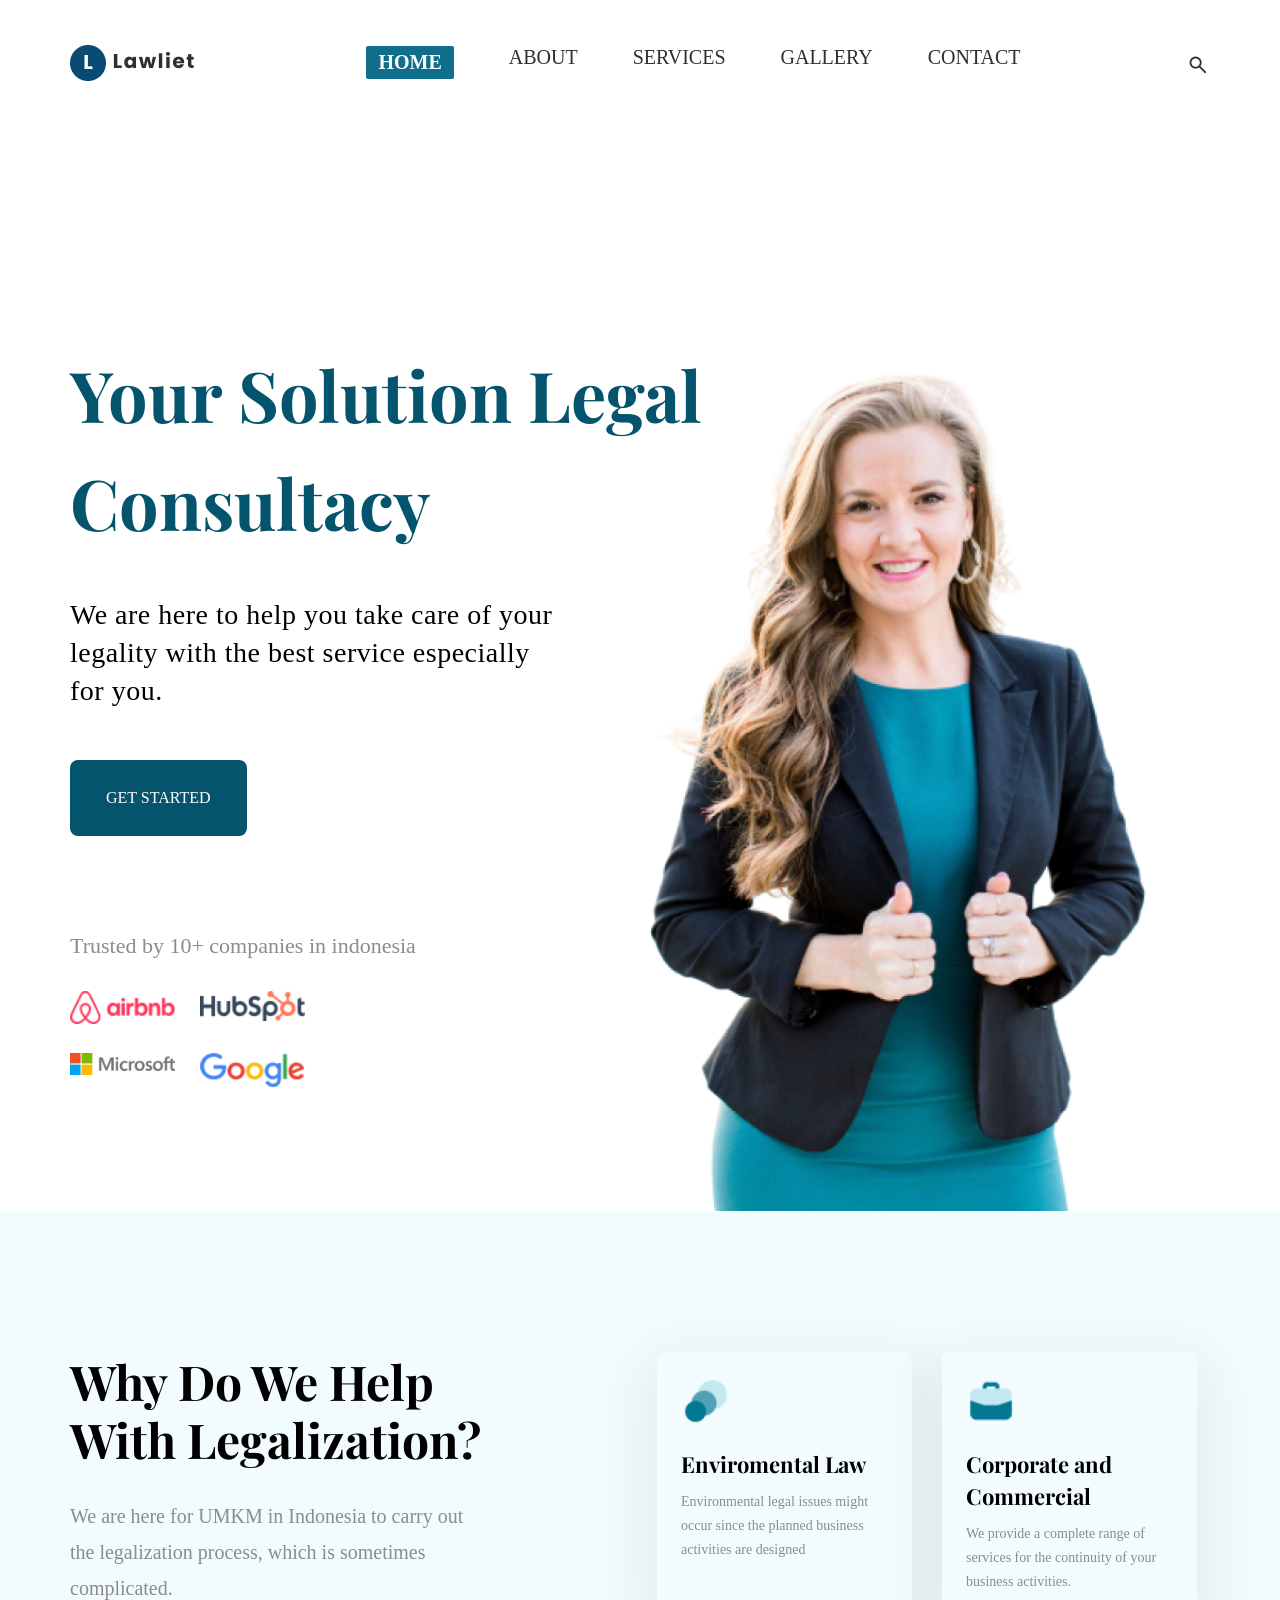
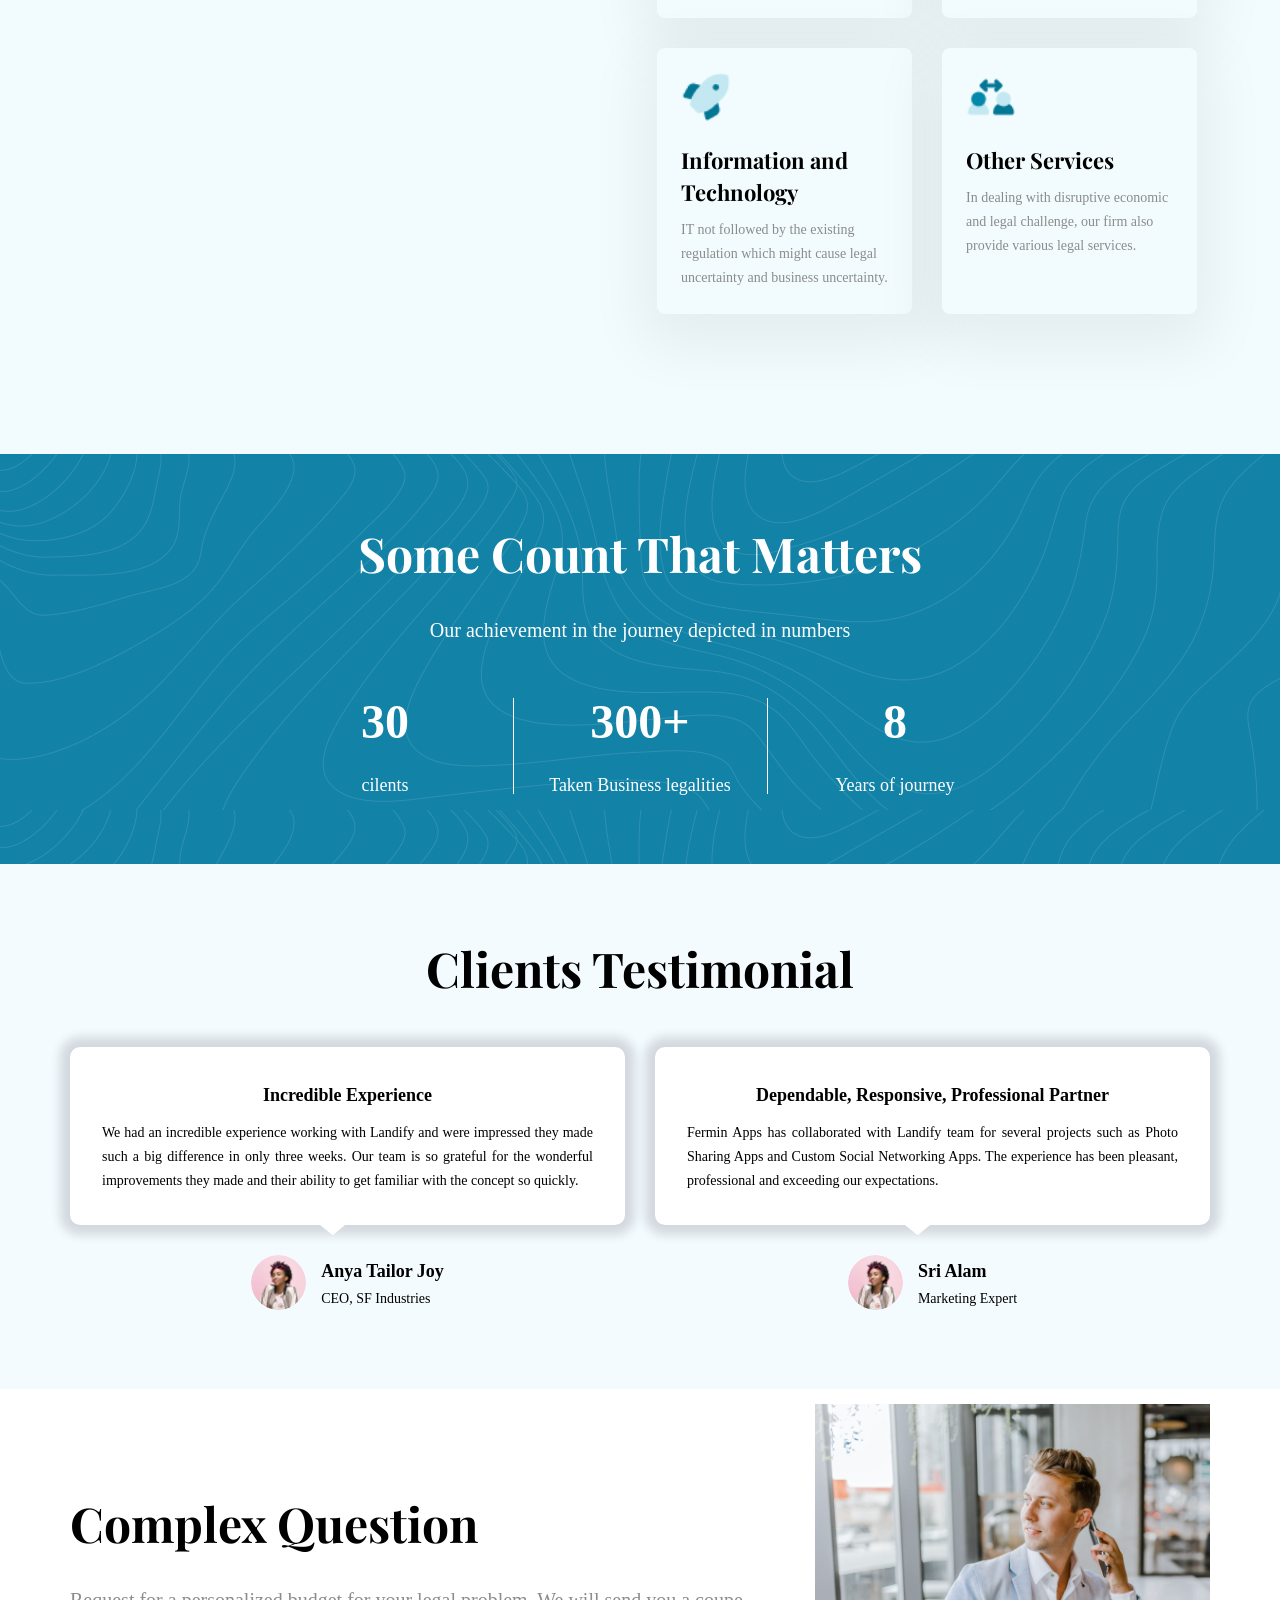
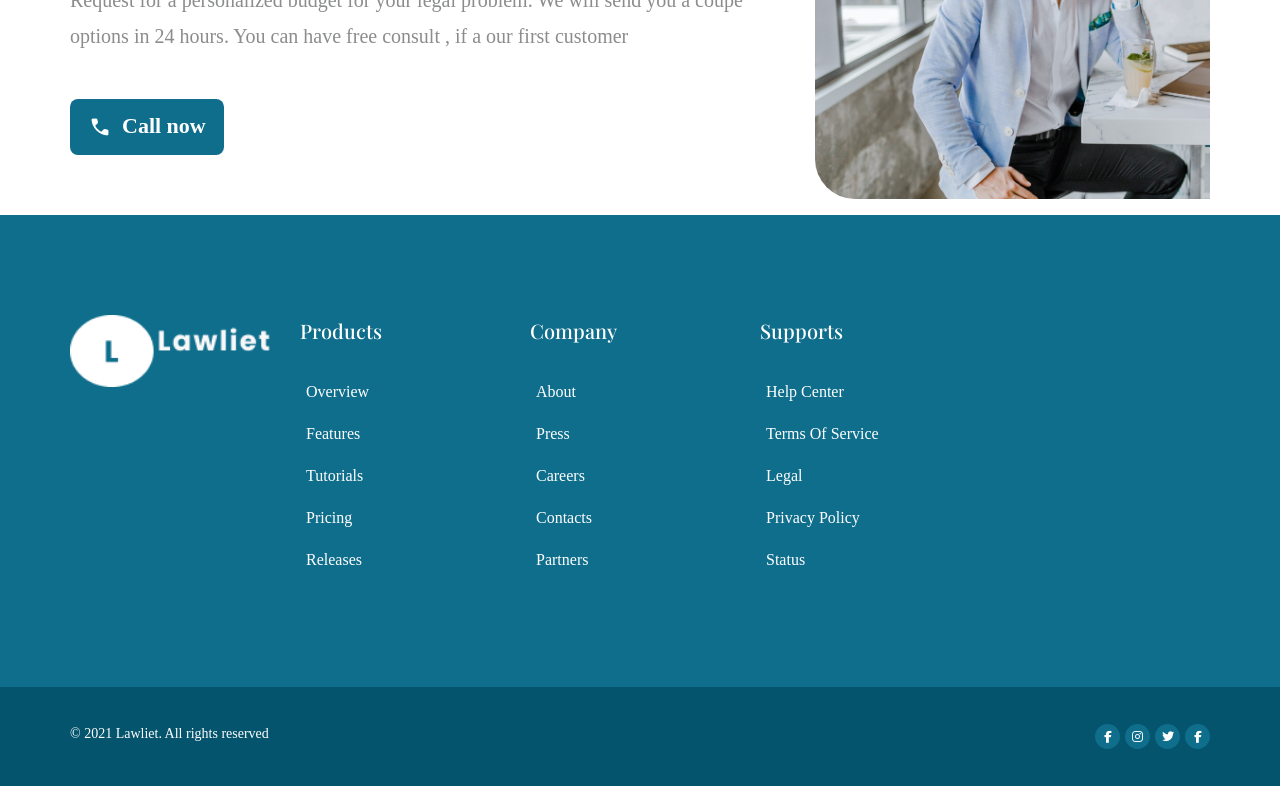
==== index.html @ 59fe83a1 "inital commit" ====
<!DOCTYPE html>
<html lang="en">

<head>
    <meta charset="UTF-8">
    <meta name="viewport" content="width=device-width, initial-scale=1.0">

    <!--SEO META-->
    <link rel="shortcut icon" type="image/x-icon" href="./fabicon.jpg">

    <meta name="robots" content="index, follow">
    <!-- <meta http-equiv="refresh" content="5"> -->

    <meta name="logo" content="https://bipul38.github.io/lawyer_portfolio/assets/images/logo.png">
    <meta name="Classification" content="Website">
    <meta name="identifier-URL" content="https://bipul38.github.io/lawyer_portfolio/">
    <meta name="directory" content="submission">
    <meta name="category" content="Internet">
    <meta name="coverage" content="Worldwide">
    <meta name="distribution" content="Global">
    <meta name="rating" content="General">
    <meta name="target" content="all">
    <meta name="HandheldFriendly" content="True">
    <meta name="author" content="">
    <meta name="developer" content="">
    <meta name="developer-email" content="">
    <meta name="developer-company" content="">
    <meta name="copyright" content="https://bipul38.github.io/lawyer_portfolio/">
    <meta name="price" content="Call for price - ">

    <meta name="keywords" content="fortfolio responsive website">
    <meta name="description" content="this is lawyer portfolio website">

    <meta property="og:title" content="Lawyer fortfolio" />
    <meta property="og:site_name" content="Lawyer fortfolio" />
    <meta property="og:description" content="" />
    <meta property="og:type" content="Website" />
    <meta property="og:url" content="https://bipul38.github.io/lawyer_portfolio/" />
    <meta property="og:image" content="https://bipul38.github.io/lawyer_portfolio/mockup/1.jpg" />
    <meta property="og:image:width" content="400" />
    <meta property="og:image:height" content="400" />

    <meta name="twitter:title" content="Lawyer portfolio">
    <meta name="twitter:description" content="">
    <meta name="twitter:image" content="https://bipul38.github.io/lawyer_portfolio/mockup/1.jpg">
    <meta name="twitter:card" content="summary_large_image">
    <link rel="fabicon" type="image/png" sizes="16x16" href="https://www.facebook.com/TechParkITorg/">

    <title>Lawyer Portfolio</title>
    <link rel="preconnect" href="https://fonts.googleapis.com">
    <link rel="preconnect" href="https://fonts.gstatic.com" crossorigin>
    <link
        href="https://fonts.googleapis.com/css2?family=Playfair+Display:wght@700&family=Poppins:ital,wght@1,600&display=swap"
        rel="stylesheet">
    <link rel="stylesheet" href="./assets/fonts/google_icons.css">
    <link rel="stylesheet" href="https://cdnjs.cloudflare.com/ajax/libs/font-awesome/6.4.2/css/all.min.css">
    <link rel="stylesheet" href="assets/styles/app.css">
</head>

<body>
    <header>
        <div class="container">
            <div class="header_body">
                <div class="logo">
                    <img src="./assets/images/logo.png" alt="">
                </div>
                <div class="right_content">
                    <nav class="nav">
                        <ul id="nav_list">
                            <li class="close_nav">
                                <a href="#" onclick="event.preventDefault(); nav_list.classList.remove('active');">
                                    <span class="material-symbols-outlined fill">
                                        close
                                    </span></a>
                            </li>
                            <li><a href="#" class="active">Home</a></li>
                            <li><a href="#" class="#">About</a></li>
                            <li><a href="#" class="#">Services</a></li>
                            <li><a href="#" class="#">Gallery</a></li>
                            <li><a href="#" class="#">Contact</a></li>
                        </ul>
                    </nav>
                    <div class="extra_links">
                        <div class="search">
                            <a href="#" onclick="event.preventDefault">
                                <span class="material-symbols-outlined fill">
                                    search
                                </span>
                            </a>
                        </div>
                        <div class="nav_control">
                            <a href="#" onclick="event.preventDefault(); nav_list.classList.add('active');">
                                <span class="material-symbols-outlined fill">
                                    format_align_right
                                </span>
                            </a>
                        </div>
                    </div>
                </div>
            </div>
        </div>
    </header>
    <main>
        <section id="banner">
            <div class="container">
                <div class="banner_content">
                    <div class="banner_details">

                        <div class="top">
                            <h1>Your Solution
                                Legal Consultacy</h1>
                            <p>We are here to help you take care of your legality with the best service especially for
                                you.
                            </p>
                            <a href="#">Get started</a>
                        </div>
                        <div class="bottom">
                            <p>Trusted by 10+ companies in indonesia</p>
                            <div class="sponsor_list">
                                <a href="#">
                                    <img src="./assets/images/sponsor_logo/Airbnb Logo.png" alt="">
                                </a>
                                <a href="#">
                                    <img src="./assets/images/sponsor_logo/Hubspot Logo.png" alt="">
                                </a>
                                <a href="#">
                                    <img src="./assets/images/sponsor_logo/Microsoft Logo.png" alt="">
                                </a>
                                <a href="#">
                                    <img src="./assets/images/sponsor_logo/Google Logo.png" alt="">
                                </a>
                            </div>
                        </div>
                    </div>
                    <div class="banner_image">
                        <div class="img">
                            <img src="./assets/images/lawyer_image/lawyer_image.png" alt="">
                        </div>
                    </div>
                </div>
            </div>
        </section>
        <section id="our_features">
            <div class="container">
                <div class="our_features_body">
                    <div class="features_description">
                        <div class="common_heading">
                            <h2>Why do we help with legalization?</h2>
                            <p>We are here for UMKM in Indonesia to carry out the legalization process, which is
                                sometimes
                                complicated.</p>
                        </div>
                    </div>
                    <div class="features_list">
                        <div class="feature_item">
                            <div class="icon">
                                <img src="./assets/images/feature_part_images/environment_law.jpg" alt="">
                            </div>
                            <h3>Enviromental Law</h3>
                            <p>Environmental legal issues might occur since the planned business activities are designed
                            </p>
                        </div>
                        <div class="feature_item">
                            <div class="icon">
                                <img src="./assets/images/feature_part_images/corp & commercial.jpg" alt="">
                            </div>
                            <h3>Corporate and Commercial</h3>
                            <p>We provide a complete range of services for the continuity of your business activities.
                            </p>
                        </div>

                        <div class="feature_item">
                            <div class="icon">
                                <img src="./assets/images/feature_part_images/it.jpg" alt="">
                            </div>
                            <h3>Information and Technology</h3>
                            <p>IT not followed by the existing regulation which might cause legal uncertainty and
                                business
                                uncertainty.</p>
                        </div>
                        <div class="feature_item">
                            <div class="icon">
                                <img src="./assets/images/feature_part_images/other_resources.jpg" alt="">
                            </div>
                            <h3>Other Services</h3>
                            <p>In dealing with disruptive economic and legal challenge, our firm also provide various
                                legal
                                services.</p>
                        </div>
                    </div>
                </div>
            </div>
        </section>
        <section id="counter">
            <div class="container">
                <div class="counter_content">
                    <div class="common_heading center white">
                        <h2>Some count that matters</h2>
                        <p>Our achievement in the journey depicted in numbers
                        </p>
                    </div>
                    <div class="counter_items">
                        <div class="item">
                            <h2>30</h2>
                            <p>cilents</p>
                        </div>
                        <div class="item item2">
                            <h2>300+</h2>
                            <p>Taken Business legalities</p>
                        </div>
                        <div class="item">
                            <h2>8</h2>
                            <p>Years of journey</p>
                        </div>
                    </div>
                </div>
            </div>
        </section>
        <section id="testimonial">
            <div class="container">
                <div class="testimonial_content">
                    <div class="common_heading center">
                        <h2>Clients Testimonial</h2>
                    </div>
                    <div class="testimonial_items">
                        <div class="item">
                            <div class="text">
                                <h3 class="heading">
                                    Incredible Experience
                                </h3>
                                <p class="pg">
                                    We had an incredible experience working with Landify and were impressed they made
                                    such a big difference in only three weeks. Our team is so grateful for the wonderful
                                    improvements they made and their ability to get familiar with the concept so
                                    quickly.
                                </p>
                                <div class="arrow_part"></div>
                            </div>
                            <div class="testimonial_giver">
                                <div class="left">
                                    <img src="./assets/images/testimonials/Photo.png" class="giver_image" alt="">
                                </div>
                                <div class="right">
                                    <h4 class="name">
                                        Anya Tailor Joy
                                    </h4>
                                    <p>CEO, SF Industries</p>
                                </div>
                            </div>
                        </div>
                        <div class="item">
                            <div class="text">
                                <h3 class="heading">
                                    Dependable, Responsive, Professional Partner
                                </h3>
                                <p class="pg">
                                    Fermin Apps has collaborated with Landify team for several projects such as Photo
                                    Sharing Apps and Custom Social Networking Apps. The experience has been pleasant,
                                    professional and exceeding our expectations.
                                </p>
                                <div class="arrow_part"></div>
                            </div>
                            <div class="testimonial_giver">
                                <div class="left">
                                    <img src="./assets/images/testimonials/Photo.png" class="giver_image" alt="">
                                </div>
                                <div class="right">
                                    <h4 class="name">
                                        Sri Alam
                                    </h4>
                                    <p class="designation">
                                        Marketing Expert</p>
                                </div>
                            </div>
                        </div>
                    </div>
                </div>
            </div>
        </section>
        <section id="complex_question">
            <div class="container">
                <div class="complex_question_content">
                    <div class="left">
                        <div class="common_heading left">
                            <h2>Complex Question</h2>
                            <p>Request for a personalized budget for your legal problem. We will send you a coupe
                                options in
                                24 hours. You can have free consult , if a our first customer
                            </p>
                        </div>
                        <div class="action_btns">
                            <a href="#" class="action_btn">
                                <span class="icon">
                                    <span class="material-symbols-outlined fill">
                                        call
                                    </span>
                                </span>
                                <span class="text">
                                    Call now
                                </span>
                            </a>
                        </div>
                    </div>
                    <div class="right">
                        <div class="img">
                            <img src="./assets/images/complex_question/right_img.jpg" alt="complex_question_image">
                        </div>
                    </div>
                </div>
            </div>
        </section>
    </main>
    <footer>
        <section id="top_footer">
            <div class="container">
                <div class="top_footer_content">
                    <div class="logo">
                        <div class="img">
                            <img src="./assets/images/footer/logo.png" alt="LLB">
                        </div>
                    </div>
                    <div class="footer_links">
                        <h4 class="footer_link_heading">Products</h4>
                        <ul class="link_list">
                            <li><a href="">Overview</a></li>
                            <li><a href="">Features</a></li>
                            <li><a href="">Tutorials</a></li>
                            <li><a href="">Pricing</a></li>
                            <li><a href="">Releases</a></li>
                        </ul>
                    </div>
                    <div class="footer_links">
                        <h4 class="footer_link_heading">Company</h4>
                        <ul class="link_list">
                            <li><a href="">about</a></li>
                            <li><a href="">press</a></li>
                            <li><a href="">careers</a></li>
                            <li><a href="">contacts</a></li>
                            <li><a href="">partners</a></li>
                        </ul>
                    </div>
                    <div class="footer_links">
                        <h4 class="footer_link_heading">supports</h4>
                        <ul class="link_list">
                            <li><a href="">help center</a></li>
                            <li><a href="">terms of service</a></li>
                            <li><a href="">legal</a></li>
                            <li><a href="">privacy policy</a></li>
                            <li><a href="">status</a></li>
                        </ul>
                    </div>
                </div>
            </div>
        </section>
        <section id="bottom_footer">
            <div class="container">
                <div class="bottom_footer_content">
                    <div class="left">
                        <p>
                            &copy; 2021 Lawliet. All rights reserved
                        </p>
                    </div>
                    <div class="right">
                        <ul class="social_links">
                            <li><a href="#"><i class="fa-brands fa-facebook-f"></i></a></li>
                            <li><a href="#"><i class="fa-brands fa-instagram"></i></a></li>
                            <li><a href="#"><i class="fa-brands fa-twitter"></i></a></li>
                            <li><a href="#"><i class="fa-brands fa-facebook-f"></i></a></li>
                        </ul>
                    </div>
                </div>
            </div>
        </section>
    </footer>
</body>

</html>
---- assets/fonts/google_icons.css ----
/* fallback */
@font-face {
  font-family: 'Material Symbols Outlined';
  font-style: normal;
  font-weight: 100;
  src: url("./outline.woff2") format('woff2');
}

@font-face {
  font-family: 'Material Symbols Filled';
  font-style: normal;
  font-weight: 100;
  src: url("./fill.woff2") format('woff2');
}

.material-symbols-outlined {
  font-family: 'Material Symbols Outlined';
  font-weight: normal;
  font-style: normal;
  font-size: 24px;
  line-height: 1;
  letter-spacing: normal;
  text-transform: none;
  display: inline-block;
  white-space: nowrap;
  word-wrap: normal;
  direction: ltr;
  -webkit-font-feature-settings: 'liga';
  -webkit-font-smoothing: antialiased;
}

.material-symbols-outlined.fill{
  font-family: 'Material Symbols Filled';
}
---- assets/styles/app.css ----
@font-face {
  font-family: "poppins-regular";
  src: url("../fonts/poppins/Poppins-Regular.ttf");
}
@font-face {
  font-family: "poppins-bold";
  src: url("../fonts/poppins/Poppins-Regular.ttf");
}
@font-face {
  font-family: "poppins-semibold";
  src: url("../fonts/poppins/Poppins-Regular.ttf");
}
@font-face {
  font-family: "poppins-extrabold";
  src: url("../fonts/poppins/Poppins-Regular.ttf");
}
:root {
  --border:red;
  --brand_light: #0F6E8C;
  --brand_deep: #05546D;
  --gray: #8B8C8C;
  --black_light: #4f4f4f;
  --black_deep: #2D2F30;
  --white: #fff;
  --testimonial_bg: #F4FBFF;
  --app_font: "poppin_regular"
  --poppin_regular: "poppins_regular";
  --poppin_semibold: "poppins_semibold";
  --poppin_bold: "poppins_bold";
  --poppin_extrabold: "poppins_extrabold";
  --play_fair:"Playfair display", serif;
}

body,
html {
  margin: 0;
  padding: 0;
  outline: 0;
  box-sizing: border-box;
  font-family: var(--app_font);
}

img,
lebel,
a, i, span {
  display: inline-block;
}

a {
  text-decoration: none;
  font-size: 12px;
  transition-duration: 0.3s;
}

img {
  min-width: 100%;
  object-fit: cover;
  object-position: left;
}

ul,
ol {
  margin: 0;
  padding: 0;
  list-style-type: none;
}

h1,
h2,
h3,
h4,
h5,
h6 {
  margin: 0;
  font-size: 22px;
  line-height: 32px;
}

p {
  margin: 0;
  font-size: 14px;
  line-height: 24px;
}
p.p2 {
  font-size: 24px;
  line-height: 34px;
}

header,
nav,
div,
section,
aside,
main,
footer {
  box-sizing: border-box;
}

h1 {
  font-size: 90px;
  line-height: 100px;
}

h2 {
  font-size: 48px;
  line-height: 58px;
}

h3 {
  font-size: 22px;
  line-height: 32px;
}

.material-symbols-outlined {
  font-variation-settings: "FILL" 0, "wght" 400, "GRAD" 0, "opsz" 48;
}

.common_heading.center {
  text-align: center;
}
.common_heading h2 {
  font-family: var(--play_fair);
  font-size: 48px;
  line-height: 58px;
  text-transform: capitalize;
}
@media (min-width: 0px) and (max-width: 575.9px) {
  .common_heading h2 {
    font-size: 28px;
    line-height: 38px;
  }
}
@media (min-width: 576px) and (max-width: 767.9px) {
  .common_heading h2 {
    font-size: 28px;
    line-height: 38px;
  }
}
.common_heading p {
  font-size: 20px;
  font-family: var(--poppin_regular);
  line-height: 36px;
  color: var(--gray);
  margin-top: 30px;
}
@media (min-width: 0px) and (max-width: 575.9px) {
  .common_heading p {
    font-size: 16px;
    line-height: 26px;
  }
}
.common_heading.white p,
.common_heading.white h2 {
  color: var(--white);
}

.container {
  width: 1200px;
  margin: auto;
  padding: 15px;
}
@media (min-width: 0px) and (max-width: 575.9px) {
  .container {
    width: calc(100% - 30px);
  }
}
@media (min-width: 576px) and (max-width: 767.9px) {
  .container {
    width: 546px;
  }
}
@media (min-width: 768px) and (max-width: 991.9px) {
  .container {
    width: 738px;
  }
}
@media (min-width: 992px) and (max-width: 1199.9px) {
  .container {
    width: 962px;
  }
}
@media (min-width: 1200px) and (max-width: 1399.9px) {
  .container {
    width: 1170px;
  }
}
@media (min-width: 1400px) {
  .container {
    width: 1370px;
  }
}

header .header_body {
  display: flex;
  flex-wrap: wrap;
  justify-content: space-between;
  align-items: center;
  padding: 25px 0px;
}
header .header_body .logo {
  width: 131px;
}
header .header_body .logo img {
  width: 130px;
  padding-top: 5px;
}
header .header_body .right_content {
  flex: 1;
  display: flex;
  justify-content: space-between;
}
header .header_body .right_content .nav {
  flex: 1;
  display: grid;
  align-content: center;
}
header .header_body .right_content .extra_links {
  display: flex;
}
header .header_body .right_content .extra_links .search a {
  padding-top: 8px;
  color: var(--black_deep);
}
header .header_body .right_content .extra_links .nav_control {
  display: none;
  align-content: center;
}
header .header_body .right_content .extra_links .nav_control a {
  line-height: 10px;
}
header .header_body .right_content .extra_links .nav_control a span {
  color: var(--black_deep);
}
@media (min-width: 0px) and (max-width: 991.9px) {
  header .header_body .right_content {
    justify-content: flex-end;
  }
  header .header_body .right_content .nav {
    order: 2;
    flex: unset;
  }
  header .header_body .right_content .nav ul li.close_nav {
    display: block;
  }
  header .header_body .right_content .extra_links {
    order: 1;
    gap: 20px;
  }
  header .header_body .right_content .extra_links .nav_control {
    display: grid;
  }
}

nav ul {
  margin-bottom: 0;
  padding: 0;
  display: flex;
  gap: 55px;
  justify-content: center;
  z-index: 9;
}
nav ul li {
  list-style: none;
}
nav ul li.close_nav {
  text-align: right;
  display: none;
}
nav ul li.close_nav a span {
  margin-right: 20px;
  font-size: 30px;
}
nav ul li a {
  color: var(--black_deep);
  text-transform: uppercase;
  font-weight: 400;
  font-size: 17px;
  font-size: 20px;
  margin-bottom: 0px;
}
nav ul li a.active, nav ul li a:hover {
  font-weight: 800;
  background-color: var(--brand_light);
  padding: 5px 12px;
  color: var(--white);
  border-radius: 2px;
}

@media (min-width: 0px) and (max-width: 991.99px) {
  nav {
    position: relative;
  }
  nav ul {
    display: none;
    height: 100vh;
    position: fixed;
    flex-direction: column;
    gap: 10px;
    width: 30vw;
    min-width: 275px;
    top: 0px;
    padding: 20px 0px;
    right: 0px;
    justify-content: flex-start;
    text-align: left;
    padding-left: 30px;
    background-color: rgba(180, 173, 173, 0.3803921569);
    backdrop-filter: blur(5px);
    box-shadow: 0px 0px 10px rgba(0, 0, 0, 0.2392156863);
  }
  nav ul.active {
    display: block;
  }
  nav ul li {
    margin-bottom: 15px;
  }
  nav ul li a {
    font-size: 17px;
  }
}
#top_footer {
  background-color: var(--brand_light);
}
#top_footer .top_footer_content {
  padding: 85px 0px;
  display: flex;
  flex-wrap: wrap;
  gap: 30px;
}
#top_footer .top_footer_content .logo {
  width: 200px;
}
#top_footer .top_footer_content .footer_links {
  width: 200px;
}
#top_footer .top_footer_content .footer_links .footer_link_heading {
  color: var(--white);
  font-size: 20px;
  margin-bottom: 30px;
  font-weight: 500;
  text-transform: capitalize;
  font-family: var(--play_fair);
}
#top_footer .top_footer_content .footer_links .link_list li {
  margin-bottom: 12px;
}
#top_footer .top_footer_content .footer_links .link_list li a {
  color: var(--white);
  font-size: 16px;
  text-transform: capitalize;
  display: block;
  padding: 6px;
}
#top_footer .top_footer_content .footer_links .link_list li a:hover {
  background-color: var(--brand_deep);
}

#bottom_footer {
  background-color: var(--brand_deep);
  padding: 22px 0px;
}
#bottom_footer .bottom_footer_content {
  display: flex;
  flex-wrap: wrap;
  gap: 30px;
  justify-content: space-between;
}
#bottom_footer .bottom_footer_content .left p {
  color: var(--white);
  font-size: 14px;
  line-height: 20px;
}
#bottom_footer .bottom_footer_content .right .social_links {
  display: flex;
  gap: 5px;
}
#bottom_footer .bottom_footer_content .right .social_links li a i {
  display: inline-block;
  height: 25px;
  width: 25px;
  border-radius: 50%;
  line-height: 25px;
  text-align: center;
  background-color: var(--brand_light);
  color: var(--white);
}

#banner .banner_content {
  display: grid;
  grid-template-columns: 735px 1fr;
  padding: 200px 0px 105px;
}
@media (min-width: 0px) and (max-width: 575.9px) {
  #banner .banner_content {
    grid-template-columns: 1fr;
    padding: 20px 0px 0px;
  }
}
@media (min-width: 576px) and (max-width: 767.9px) {
  #banner .banner_content {
    grid-template-columns: 1fr;
    padding: 30px 0px 0px;
  }
}
@media (min-width: 768px) and (max-width: 991.9px) {
  #banner .banner_content {
    grid-template-columns: 1fr 0px;
    padding: 30px 0px 25px;
  }
}
@media (min-width: 992px) and (max-width: 1199.9px) {
  #banner .banner_content {
    padding: 30px 0px 48px;
  }
}
#banner .banner_content .banner_details .top h1 {
  font-family: "Playfair Display", serif;
  font-size: 70px;
  color: var(--brand_deep);
  line-height: 108px;
}
@media (min-width: 0px) and (max-width: 575.9px) {
  #banner .banner_content .banner_details .top h1 {
    font-size: 33px;
    line-height: 48px;
  }
}
@media (min-width: 576px) and (max-width: 767.9px) {
  #banner .banner_content .banner_details .top h1 {
    font-size: 60px;
    line-height: 75px;
  }
}
#banner .banner_content .banner_details .top p {
  font-size: 28px;
  line-height: 38px;
  letter-spacing: 0.5px;
  max-width: 500px;
  margin-top: 40px;
}
@media (min-width: 0px) and (max-width: 575.9px) {
  #banner .banner_content .banner_details .top p {
    font-size: 16px;
    line-height: 30px;
  }
}
#banner .banner_content .banner_details .top a {
  padding: 29px 36px;
  background-color: var(--brand_deep);
  border-radius: 8px;
  font-size: 16px;
  color: var(--white);
  text-transform: uppercase;
  margin-top: 50px;
}
@media (min-width: 0px) and (max-width: 575.9px) {
  #banner .banner_content .banner_details .top a {
    padding: 14px 29px;
  }
}
#banner .banner_content .banner_details .bottom {
  margin-top: 95px;
}
@media (min-width: 0px) and (max-width: 575.9px) {
  #banner .banner_content .banner_details .bottom {
    margin-top: 28px;
  }
}
#banner .banner_content .banner_details .bottom p {
  font-size: 22px;
  color: var(--gray);
  line-height: 30px;
}
@media (min-width: 768px) and (max-width: 991.9px) {
  #banner .banner_content .banner_details .bottom p {
    width: 321px;
  }
}
#banner .banner_content .banner_details .bottom .sponsor_list {
  padding-top: 30px;
  display: grid;
  grid-template-columns: 105px 105px;
  gap: 25px;
}
#banner .banner_content .banner_details .bottom .sponsor_list a img {
  width: 100%;
  object-fit: contain;
}
#banner .banner_content .banner_image {
  position: relative;
}
#banner .banner_content .banner_image img {
  width: 540px;
  position: absolute;
  left: -133px;
  top: -147px;
}
@media (min-width: 0px) and (max-width: 575.9px) {
  #banner .banner_content .banner_image img {
    width: 100%;
    position: unset;
    margin-top: 40px;
  }
}
@media (min-width: 576px) and (max-width: 767.9px) {
  #banner .banner_content .banner_image img {
    width: 100%;
    position: unset;
    margin-top: 40px;
  }
}
@media (min-width: 992px) and (max-width: 1199.9px) {
  #banner .banner_content .banner_image img {
    width: 352px;
    left: -318px;
    top: 218px;
  }
}
@media (min-width: 768px) and (max-width: 991.9px) {
  #banner .banner_content .banner_image img {
    width: 337px;
    left: -321px;
    top: 251px;
  }
}
@media (min-width: 1200px) and (max-width: 1399.9px) {
  #banner .banner_content .banner_image img {
    width: 497px;
    left: -156px;
    top: 32px;
  }
}
#banner .banner_content .banner_image img img {
  width: 50%;
}

#our_features {
  background-color: #F2FCFF;
  padding: 125px 0px;
}

.our_features_body {
  display: grid;
  grid-template-columns: 417px 1fr;
  gap: 200px;
}
@media (min-width: 0px) and (max-width: 575.9px) {
  .our_features_body {
    grid-template-columns: 1fr;
    gap: 25px;
  }
}
@media (min-width: 1200px) and (max-width: 1399.9px) {
  .our_features_body {
    gap: 170px;
  }
}
@media (min-width: 992px) and (max-width: 1199.9px) {
  .our_features_body {
    gap: 20px;
  }
}
@media (min-width: 576px) and (max-width: 767.9px) {
  .our_features_body {
    grid-template-columns: 1fr;
    gap: 25px;
  }
}
@media (min-width: 768px) and (max-width: 991.9px) {
  .our_features_body {
    grid-template-columns: 1fr;
    gap: 25px;
  }
}
.our_features_body .feature_description {
  padding-top: 48px;
}
.our_features_body .features_list {
  display: grid;
  grid-template-columns: 255px 255px;
  gap: 30px;
}
@media (min-width: 0px) and (max-width: 575.9px) {
  .our_features_body .features_list {
    grid-template-columns: 1fr;
  }
}
@media (min-width: 576px) and (max-width: 767.9px) {
  .our_features_body .features_list {
    grid-template-columns: 1fr;
  }
}
@media (min-width: 768px) and (max-width: 991.9px) {
  .our_features_body .features_list {
    grid-template-columns: 280px 280px;
    justify-content: center;
  }
}
@media (min-width: 992px) and (max-width: 1199.9px) {
  .our_features_body .features_list {
    grid-template-columns: 250px 238px;
    gap: 15px;
  }
}
.our_features_body .features_list .feature_item {
  background-color: #F2FCFF;
  padding: 24px;
  box-shadow: 0px 18px 58px 16px rgba(0, 0, 0, 0.06);
  border-radius: 8px;
}
.our_features_body .features_list .feature_item .icon {
  width: 50px;
}
.our_features_body .features_list .feature_item .icon img {
  width: 35px;
}
.our_features_body .features_list .feature_item h3 {
  font-family: var(--play_fair);
  font-size: 22px;
  margin-top: 18px;
}
.our_features_body .features_list .feature_item p {
  padding-top: 10px;
  font-size: 14px;
  line-height: 24px;
  color: var(--gray);
}

#counter {
  background-image: url(../images/counter/counterbg.png);
}
#counter .counter_content {
  padding: 55px 0px;
}
#counter .counter_content .counter_items {
  display: flex;
  justify-content: center;
  padding-top: 50px;
}
@media (min-width: 0px) and (max-width: 575.9px) {
  #counter .counter_content .counter_items {
    display: block;
  }
}
#counter .counter_content .counter_items .item {
  width: 255px;
  gap: 30px;
}
@media (min-width: 0px) and (max-width: 575.9px) {
  #counter .counter_content .counter_items .item {
    margin: auto;
  }
}
#counter .counter_content .counter_items .item.item2 {
  border-left: 1px solid var(--white);
  border-right: 1px solid var(--white);
}
@media (min-width: 0px) and (max-width: 575.9px) {
  #counter .counter_content .counter_items .item.item2 {
    border-left: 0;
    border-right: 0;
    border-top: 1px solid var(--white);
    border-bottom: 1px solid var(--white);
    padding: 30px 0px;
    margin: 30px auto;
  }
}
#counter .counter_content .counter_items .item h2 {
  font-size: 48px;
  line-height: 48px;
  margin-bottom: 30px;
}
#counter .counter_content .counter_items .item p {
  font-size: 18px;
  line-height: 18px;
}
@media (min-width: 576px) and (max-width: 767.9px) {
  #counter .counter_content .counter_items .item p {
    line-height: 28px;
  }
}
#counter .counter_content .counter_items .item h2, #counter .counter_content .counter_items .item p {
  text-align: center;
  color: var(--white);
}

#testimonial {
  background-color: var(--testimonial_bg);
}

.testimonial_content {
  padding: 60px 0px;
}
.testimonial_content .common_heading {
  margin-bottom: 50px;
}
.testimonial_content .testimonial_items {
  display: grid;
  gap: 30px;
  grid-template-columns: 1fr 1fr;
}
@media (min-width: 992px) and (max-width: 1199.9px) {
  .testimonial_content .testimonial_items {
    grid-template-columns: 1fr;
  }
}
@media (min-width: 768px) and (max-width: 991.9px) {
  .testimonial_content .testimonial_items {
    grid-template-columns: 1fr;
  }
}
@media (min-width: 576px) and (max-width: 767.9px) {
  .testimonial_content .testimonial_items {
    grid-template-columns: 1fr;
  }
}
@media (min-width: 0px) and (max-width: 575.9px) {
  .testimonial_content .testimonial_items {
    grid-template-columns: 1fr;
  }
}
.testimonial_content .testimonial_items .item .text {
  background-color: var(--white);
  border-radius: 10px;
  box-shadow: 0px 0px 10px 10px rgba(49, 49, 52, 0.163);
  padding: 32px;
  position: relative;
}
.testimonial_content .testimonial_items .item .text .arrow_part {
  height: 25px;
  width: 25px;
  background-color: var(--white);
  transform: rotate(180deg);
  clip-path: polygon(49% 59%, 0% 100%, 100% 100%);
  position: absolute;
  bottom: -25px;
  left: 45%;
}
.testimonial_content .testimonial_items .item .text .heading {
  font-size: 18px;
  text-align: center;
}
.testimonial_content .testimonial_items .item .text .pg {
  font-size: 14px;
  line-height: 24px;
  margin-top: 10px;
  text-align: justify;
}
.testimonial_content .testimonial_items .item .testimonial_giver {
  margin-top: 30px;
  display: flex;
  gap: 15px;
  justify-content: center;
}
.testimonial_content .testimonial_items .item .testimonial_giver .left .giver_image {
  height: 55px;
  width: 55px;
  border-radius: 50%;
}
.testimonial_content .testimonial_items .item .testimonial_giver .right .name {
  text-transform: capitalize;
  font-size: 18px;
}
.testimonial_content .testimonial_items .item .testimonial_giver .right .designation {
  font-size: 14px;
  list-style: 24px;
}

#complex_question .complex_question_content {
  display: grid;
  grid-template-columns: 1fr 395px;
  gap: 30px;
}
@media (min-width: 768px) and (max-width: 991.9px) {
  #complex_question .complex_question_content {
    grid-template-columns: 1fr;
  }
}
@media (min-width: 576px) and (max-width: 767.9px) {
  #complex_question .complex_question_content {
    grid-template-columns: 1fr;
  }
}
@media (min-width: 0px) and (max-width: 575.9px) {
  #complex_question .complex_question_content {
    grid-template-columns: 1fr;
  }
}
#complex_question .complex_question_content .left {
  padding: 45px 0px;
}
#complex_question .complex_question_content .left .action_btns .action_btn {
  display: inline-flex;
  align-content: center;
  gap: 10px;
  background-color: var(--brand_light);
  border-radius: 8px;
  padding: 14px 18px;
  color: var(--white);
}
#complex_question .complex_question_content .left .action_btns .action_btn .icon {
  position: relative;
  top: 2px;
}
#complex_question .complex_question_content .left .action_btns .action_btn .text {
  font-size: 22px;
  font-weight: 600;
}
#complex_question .complex_question_content .right .img {
  height: 100%;
  overflow: hidden;
}
#complex_question .complex_question_content .right .img img {
  height: 395px;
  border-bottom-left-radius: 40px;
  margin-top: -8px;
  position: relative;
  top: 8px;
}
@media (min-width: 768px) and (max-width: 991.9px) {
  #complex_question .complex_question_content .right .img img {
    max-width: 100%;
    height: unset;
  }
}
@media (min-width: 576px) and (max-width: 767.9px) {
  #complex_question .complex_question_content .right .img img {
    max-width: 100%;
    height: unset;
  }
}
@media (min-width: 0px) and (max-width: 575.9px) {
  #complex_question .complex_question_content .right .img img {
    max-width: 100%;
    height: unset;
  }
}

/*# sourceMappingURL=app.css.map */
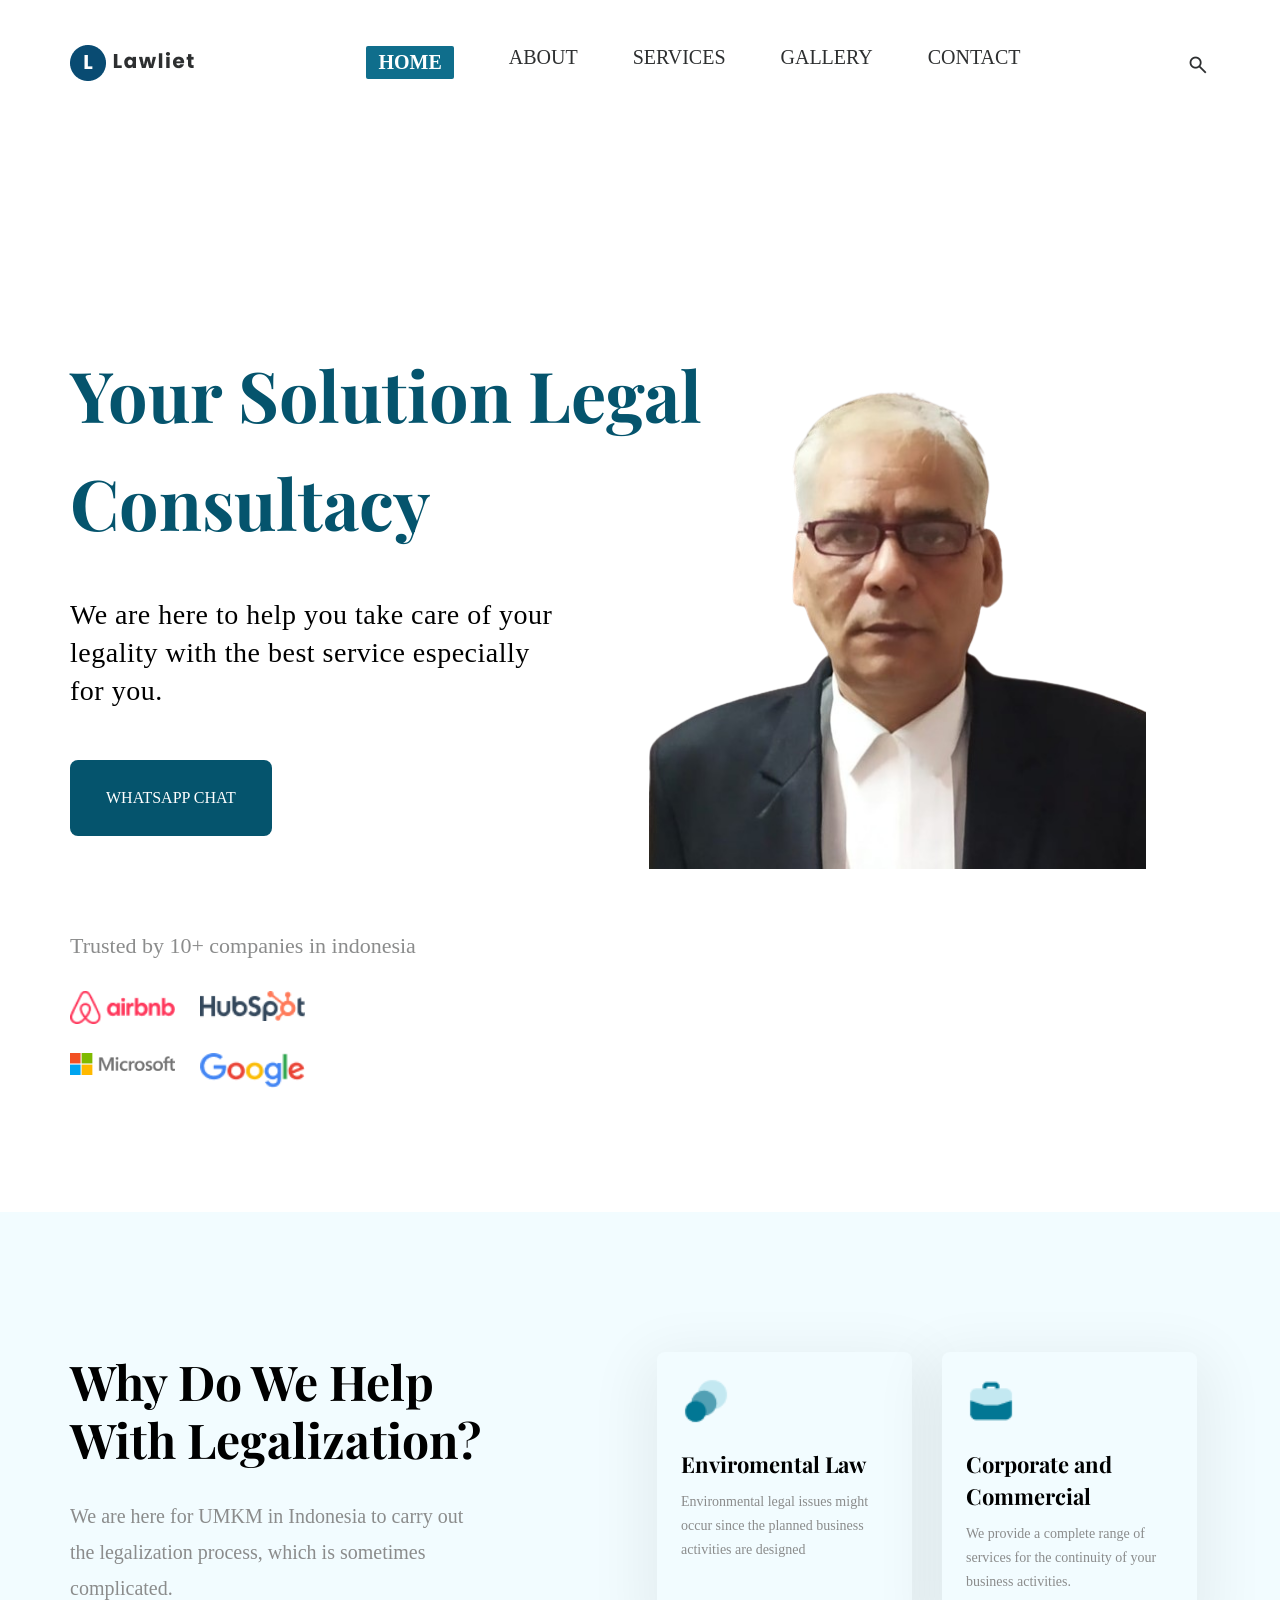
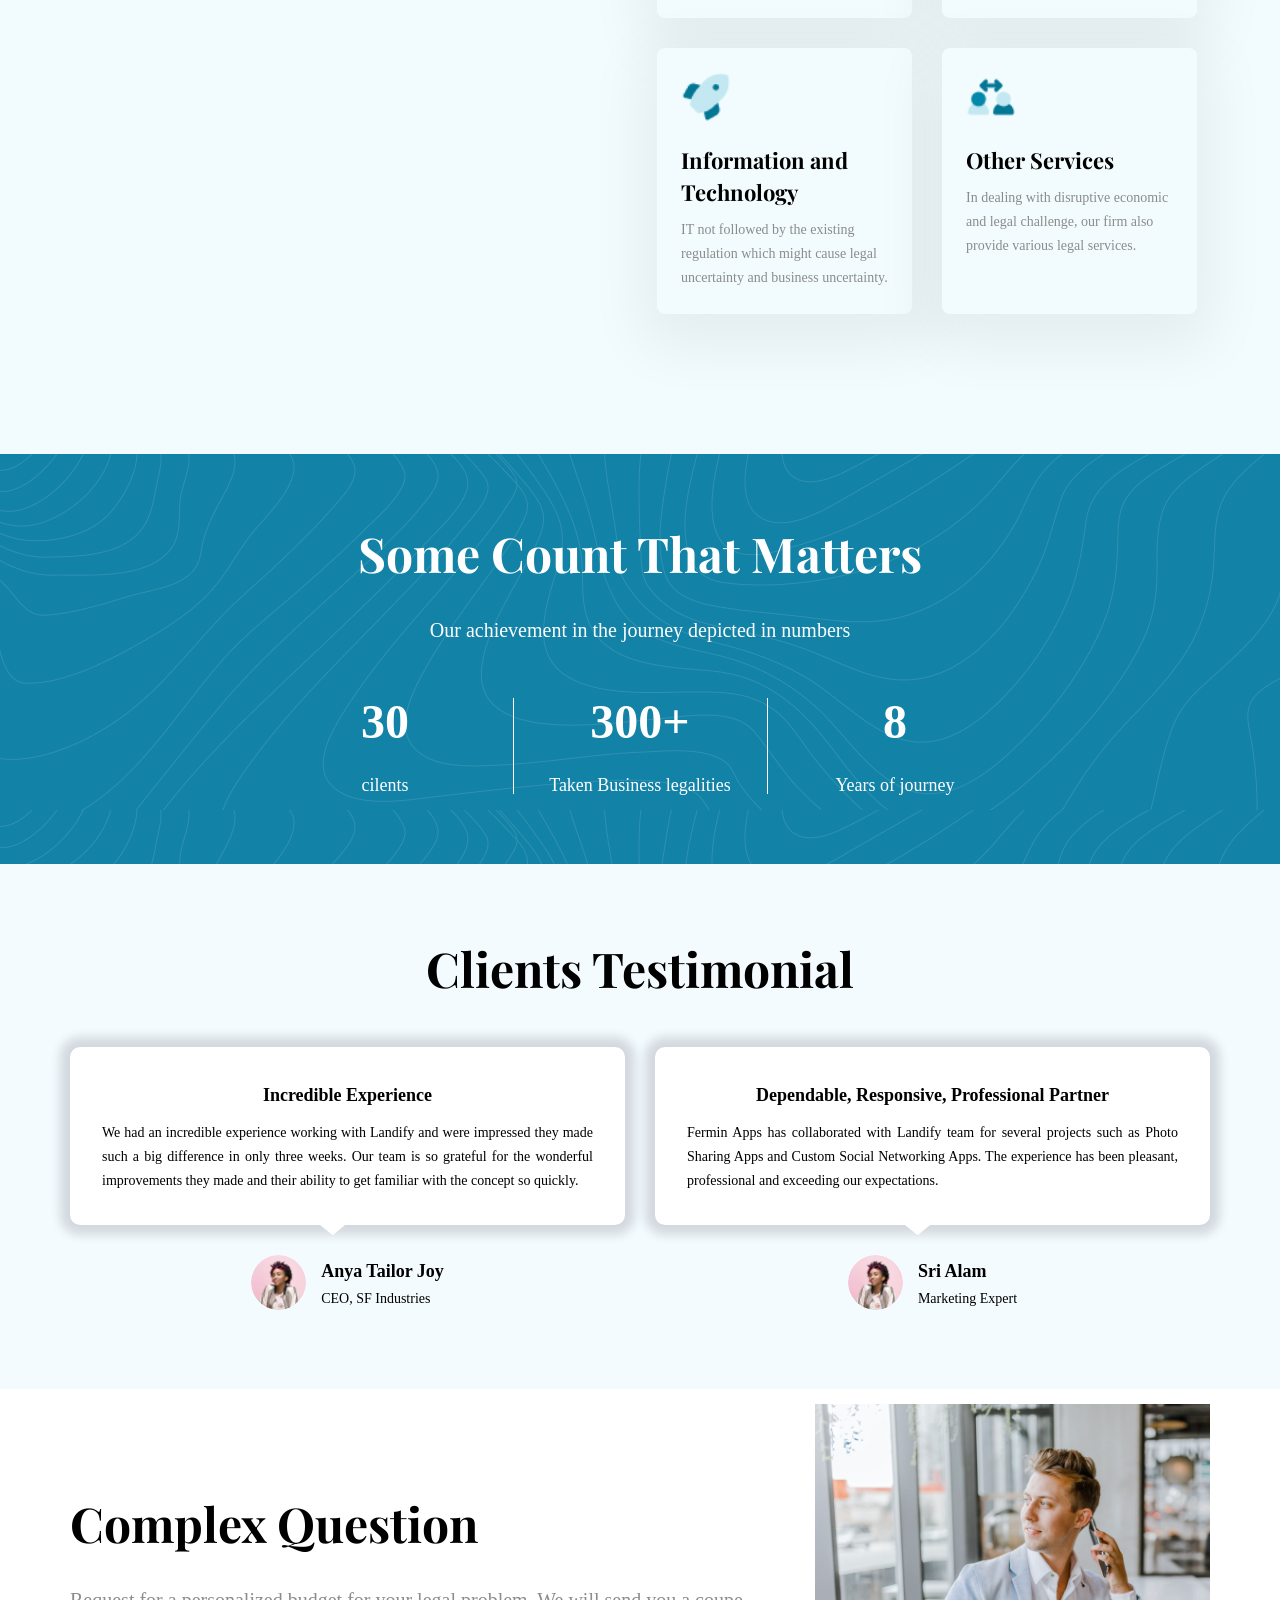
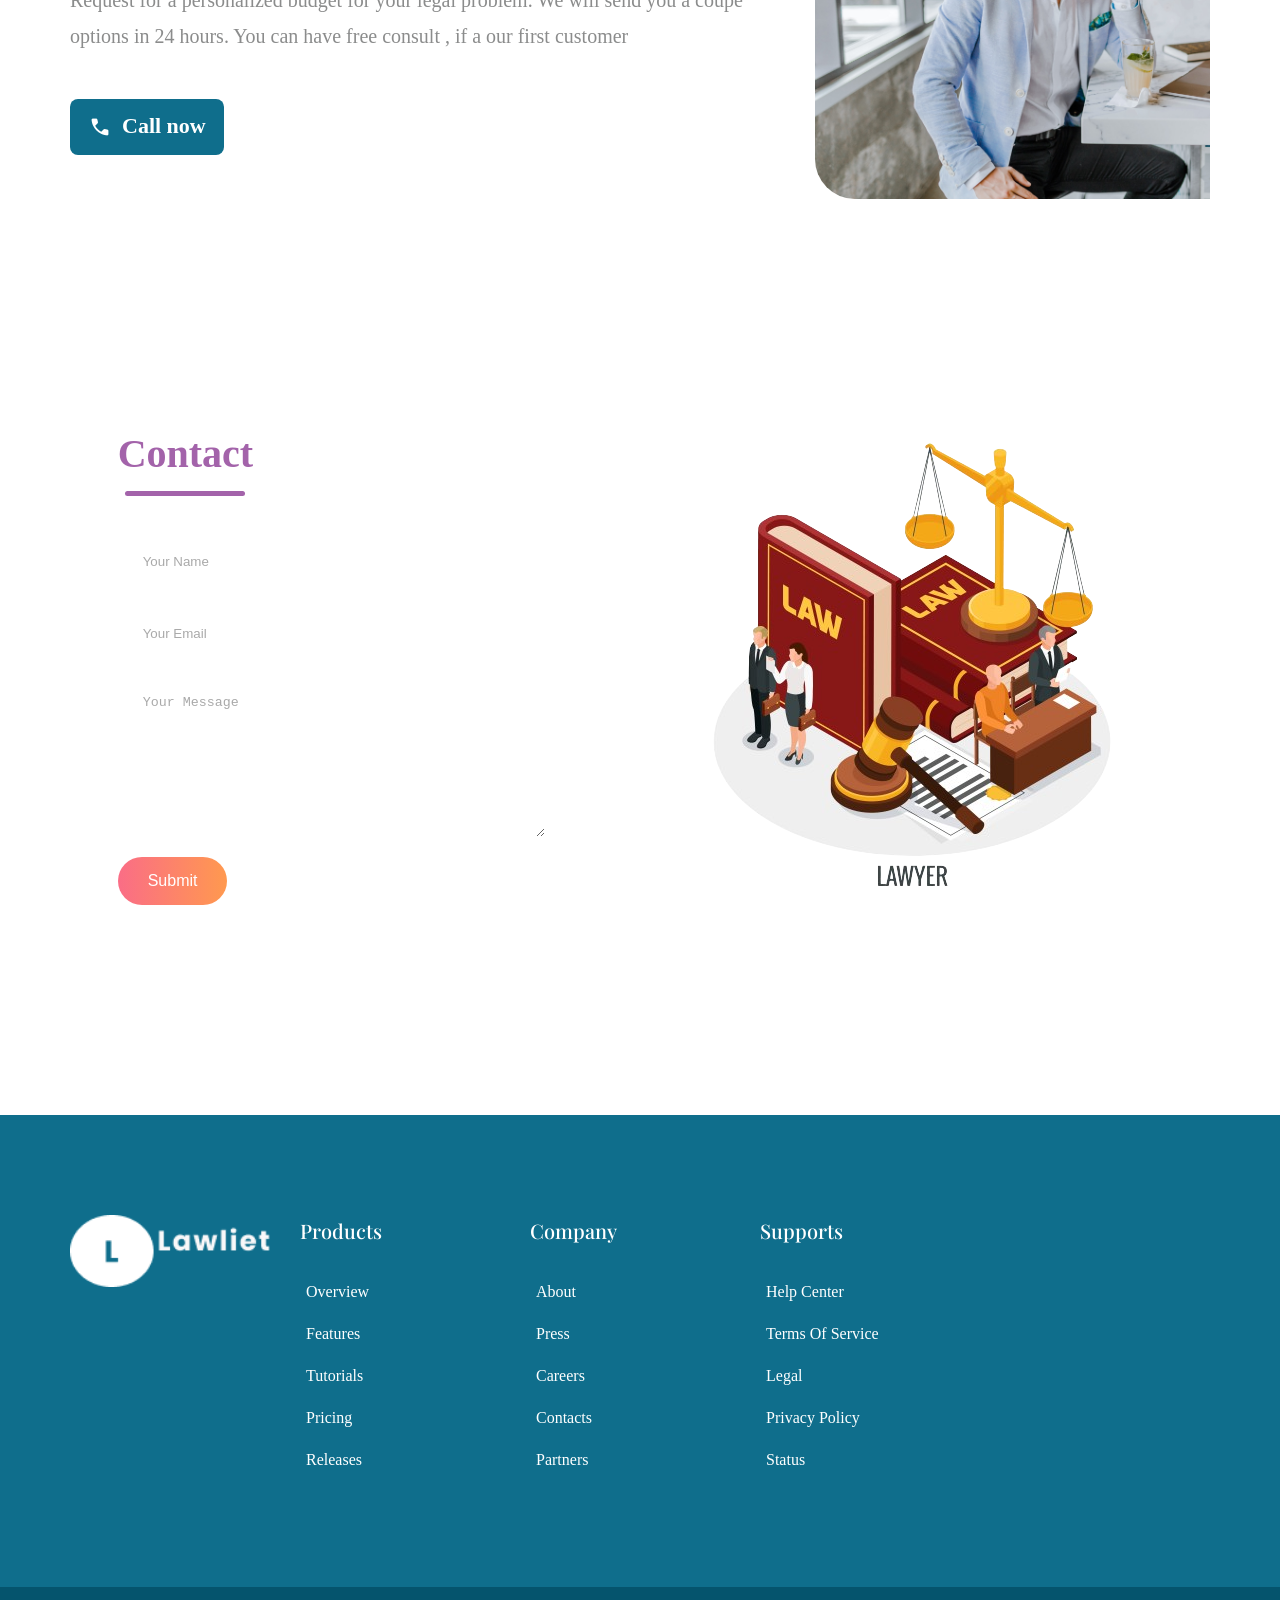
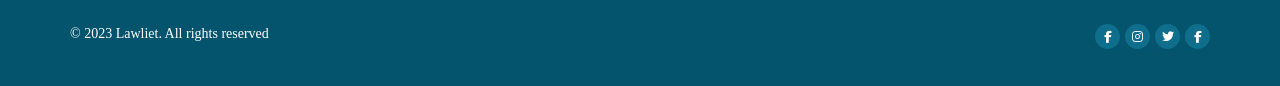
==== commit 47d0521c: "Contact Form" ====
--- a/index.html
+++ b/index.html
@@ -6,7 +6,7 @@
     <meta name="viewport" content="width=device-width, initial-scale=1.0">
 
     <!--SEO META-->
-    <link rel="shortcut icon" type="image/x-icon" href="./fabicon.jpg">
+    <link rel="shortcut icon" type="image/x-icon" href="./lawyer.png">
 
     <meta name="robots" content="index, follow">
     <!-- <meta http-equiv="refresh" content="5"> -->
@@ -77,7 +77,7 @@
                             <li><a href="#" class="#">About</a></li>
                             <li><a href="#" class="#">Services</a></li>
                             <li><a href="#" class="#">Gallery</a></li>
-                            <li><a href="#" class="#">Contact</a></li>
+                            <li><a href="pages/contact.html" class="#">Contact</a></li>
                         </ul>
                     </nav>
                     <div class="extra_links">
@@ -112,7 +112,9 @@
                             <p>We are here to help you take care of your legality with the best service especially for
                                 you.
                             </p>
-                            <a href="#">Get started</a>
+                            <a href="https://wa.me/918595962615" class="btn btn-primary py-3 px-4">WhatsApp
+                                Chat</a>
+                            <!-- <a href="">Get started</a> -->
                         </div>
                         <div class="bottom">
                             <p>Trusted by 10+ companies in indonesia</p>
@@ -134,7 +136,7 @@
                     </div>
                     <div class="banner_image">
                         <div class="img">
-                            <img src="./assets/images/lawyer_image/lawyer_image.png" alt="">
+                            <img src="./assets/images/lawyer_image/lawyer.png" alt="">
                         </div>
                     </div>
                 </div>
@@ -309,6 +311,25 @@
                 </div>
             </div>
         </section>
+        <section>
+            <div class="contact-container">
+                <form action="https://api.web3forms.com/submit" method="POST" class="contact-left">
+                    <div class="contact-left-title">
+                        <h2>Contact </h2>
+                        <hr>
+                    </div>
+                    <input type="hidden" name="access_key" value="8e329c9a-6a37-4c89-88b7-5bc4aeb01590">
+                    <input type="text" name="name" placeholder="Your Name" class="contact-inputs" required>
+                    <input type="email" name="email" placeholder="Your Email" class="contact-inputs" required>
+                    <textarea name="message" placeholder="Your Message" class="contact-inputs" required></textarea>
+                    <button type="submit">Submit <img src="" alt=""></button>
+                </form>
+                <div class="contact-right">
+                    <img src="assets/images/assets/law_img.png" alt="">
+        
+                </div>
+            </div>
+        </section>
     </main>
     <footer>
         <section id="top_footer">
@@ -357,7 +378,7 @@
                 <div class="bottom_footer_content">
                     <div class="left">
                         <p>
-                            &copy; 2021 Lawliet. All rights reserved
+                            &copy; 2023 Lawliet. All rights reserved
                         </p>
                     </div>
                     <div class="right">
--- a/assets/styles/app.css
+++ b/assets/styles/app.css
@@ -766,6 +766,95 @@
   list-style: 24px;
 }
 
+
+/* *{
+  padding: 0;
+  margin: 0;
+  box-sizing: border-box;
+} */
+/* body{
+  font-family: 'Outfit';
+  background: linear-gradient(#ffdad5, #fff7f9);
+} */
+.contact-container{
+  height: 100vh;
+  display: flex;
+  align-items: center;
+  justify-content: space-evenly;
+}
+.contact-left{
+  display: flex;
+  flex-direction: column;
+  align-items: start;
+  gap: 20px;
+
+}
+.contact-left-title h2{
+  font-weight: 600;
+  color: #a363aa;
+  font-size: 40px;
+  margin-bottom: 5px;
+}
+.contact-left-title hr{
+  border: none;
+  width: 120px;
+  height: 5px;
+  background-color: #a363aa;
+  border-radius: 10px;
+  margin-bottom: 20px;
+}
+.contact-inputs{
+  width: 400px;
+  height: 50px;
+  border: none;
+  outline: none;
+  padding-left: 25px;
+  font-weight: 500;
+  color: #666;
+  border-radius: 50px;
+
+}
+.contact-left textarea{
+  height: 140px;
+  padding-top: 15px;
+  border-radius: 20px;
+
+}
+.contact-inputs:focus{
+  border: 2px solid #ff994f;
+}
+.contact-inputs::placeholder{
+  color: #a9a9a9;
+
+}
+.contact-left button{
+  display: flex;
+  align-items: center;
+  padding: 15px 30px;
+  font-size: 16px;
+  color: #fff;
+  gap: 10;
+  border: none;
+  border-radius: 50px;
+  background: linear-gradient(270deg, #ff994f, #fa6d86);
+
+}
+.contact-left button img{
+  height: 15px;
+}
+.contact-right img{
+  width: 500px;
+}
+@media (max-width:800px) {
+  .contact-inputs{
+      width: 80vw;
+  }
+  .contact-right{
+      display: none;
+  }
+}
+
+
 #complex_question .complex_question_content {
   display: grid;
   grid-template-columns: 1fr 395px;
